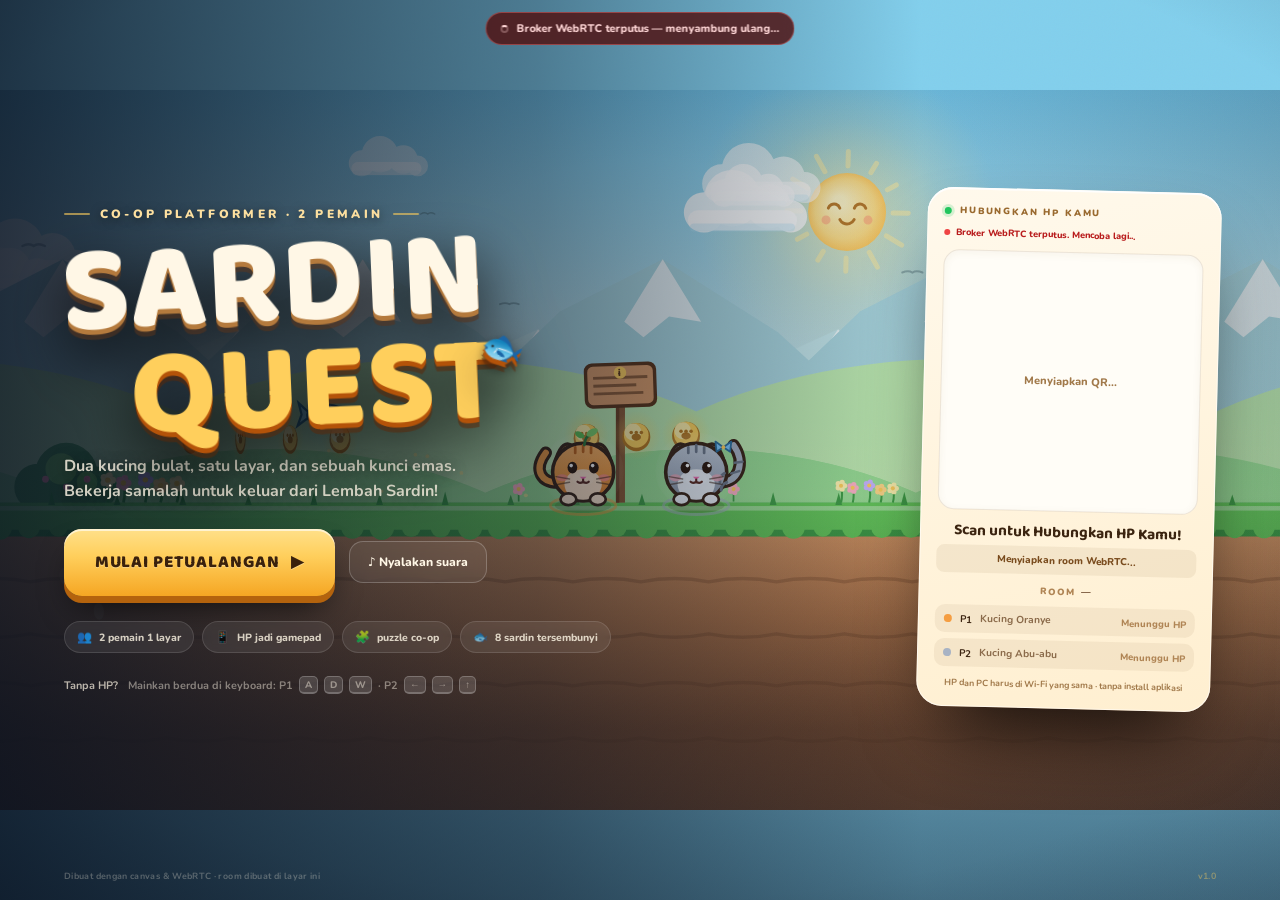
==== index.html @ d070526a "initial" ====
<!doctype html>
<html lang="id">
<head>
  <meta charset="utf-8" />
  <meta name="viewport" content="width=device-width, initial-scale=1, viewport-fit=cover" />
  <meta name="theme-color" content="#0b1324" />
  <title>Sardin Quest - Co-op Kucing</title>
  <link rel="icon" href='data:image/svg+xml,<svg xmlns="http://www.w3.org/2000/svg" viewBox="0 0 64 64"><text y="52" font-size="52">🐱</text></svg>' />
  <link rel="preload" href="./assets/fonts/baloo2-latin.woff2" as="font" type="font/woff2" crossorigin />
  <link rel="preload" href="./assets/fonts/nunito-latin.woff2" as="font" type="font/woff2" crossorigin />
  <link rel="stylesheet" href="./styles/game.css" />
  <script src="./js/app-config.js"></script>
  <script src="./vendor/peerjs.min.js"></script>
  <script src="./vendor/qrcode.js"></script>
</head>
<body>
  <div class="page-glow"></div>
  <main id="stage" class="stage">
    <canvas id="game" width="1280" height="720" aria-label="Sardin Quest game"></canvas>
    <div class="grain"></div>
    <div class="vignette"></div>

    <!-- ================= HUD ================= -->
    <section id="hud" class="hud is-hidden">
      <div class="hud-top">
        <div class="hud-left">
          <div class="stat score" title="Skor bersama">
            <svg viewBox="0 0 24 24" aria-hidden="true"><circle cx="12" cy="12" r="9" fill="#ffcf5c" stroke="#a16207" stroke-width="2"/><circle cx="12" cy="12" r="5.4" fill="#fff0a8"/><circle cx="10.2" cy="12" r="1.6" fill="#b7791f"/><circle cx="13.8" cy="12" r="1.6" fill="#b7791f"/><circle cx="12" cy="9.4" r="1.6" fill="#b7791f"/></svg>
            <span id="scoreValue">0</span>
          </div>
          <div class="stat fish" title="Sardin terkumpul">
            <svg viewBox="0 0 24 24" aria-hidden="true"><path d="M2.5 12c3.2-4.3 7.7-6 11.6-4.8 2 .6 3.7 2.2 5 4.8-1.3 2.6-3 4.2-5 4.8-3.9 1.2-8.4-.5-11.6-4.8Z" fill="#a6dff5" stroke="#2f6f8f" stroke-width="1.6" stroke-linejoin="round"/><path d="M2.5 12 0 8.1v7.8L2.5 12Z" fill="#8fd3ef" stroke="#2f6f8f" stroke-width="1.4" stroke-linejoin="round"/><circle cx="16.4" cy="10.8" r="1.15" fill="#1f3a4a"/><path d="M10.5 7.6c1.5 2.9 1.5 5.9 0 8.8" fill="none" stroke="#2f6f8f" stroke-width="1.2" opacity="0.55"/><path d="M9 9.2 7.4 7.6M9 14.8l-1.6 1.6" stroke="#2f6f8f" stroke-width="1.1" opacity="0.5"/></svg>
            <span id="fishValue">0/8</span>
          </div>
          <div class="stat timer" title="Waktu">
            <svg viewBox="0 0 24 24" aria-hidden="true"><circle cx="12" cy="12" r="9" fill="none" stroke="#bfe3ff" stroke-width="2"/><path d="M12 7v5l3 2" fill="none" stroke="#bfe3ff" stroke-width="2" stroke-linecap="round"/></svg>
            <span id="timeValue">00:00</span>
          </div>
        </div>

        <div class="objective">
          <span class="objective-star">★</span>
          <span id="objectiveText">Kumpulkan sardin, lalu capai pintu bersama</span>
        </div>

        <div class="hud-right">
          <div class="player-chip" id="chipP1">
            <span class="chip-dot"></span>
            <span class="chip-name">P1</span>
            <span class="chip-state" id="chipP1State">Keyboard</span>
          </div>
          <div class="player-chip" id="chipP2">
            <span class="chip-dot"></span>
            <span class="chip-name">P2</span>
            <span class="chip-state" id="chipP2State">Keyboard</span>
          </div>
          <button class="icon-btn" id="qrBtn" type="button" title="Tampilkan QR koneksi">QR</button>
          <button class="icon-btn" id="muteBtn" type="button" title="Suara (M)">♪</button>
        </div>
      </div>

      <div class="hint" id="hint"><span id="hintText"></span></div>
      <div class="keys-tip">P1 <b>A</b> <b>D</b> <b>W</b> · P2 <b>←</b> <b>→</b> <b>↑</b> · <b>R</b> ulang · <b>Esc</b> jeda · <b>M</b> suara</div>
    </section>

    <!-- ================= TITLE ================= -->
    <section id="titleScreen" class="screen title">
      <div class="title-copy">
        <div class="eyebrow"><span></span> CO-OP PLATFORMER · 2 PEMAIN <span></span></div>
        <h1 class="logo"><span class="logo-sardin">SARDIN</span><span class="logo-quest">QUEST</span></h1>
        <p class="tagline">Dua kucing bulat, satu layar, dan sebuah kunci emas.<br />Bekerja samalah untuk keluar dari Lembah Sardin!</p>

        <div class="start-row">
          <button id="startBtn" class="primary" type="button">
            MULAI PETUALANGAN
            <span class="btn-arrow">▶</span>
          </button>
          <button id="soundBtn" class="ghost" type="button">♪ Nyalakan suara</button>
        </div>

        <div class="feature-chips">
          <span class="chip"><i>👥</i> 2 pemain 1 layar</span>
          <span class="chip"><i>📱</i> HP jadi gamepad</span>
          <span class="chip"><i>🧩</i> puzzle co-op</span>
          <span class="chip"><i>🐟</i> 8 sardin tersembunyi</span>
        </div>

        <div class="keyboard-note">
          <b>Tanpa HP?</b> Mainkan berdua di keyboard: P1 <kbd>A</kbd><kbd>D</kbd><kbd>W</kbd> · P2 <kbd>←</kbd><kbd>→</kbd><kbd>↑</kbd>
        </div>
      </div>

      <aside class="connect-card" id="connectCard">
        <div class="card-top"><span class="live-dot"></span> HUBUNGKAN HP KAMU</div>
        <p class="room-status wait" id="roomStatus">Menyiapkan room WebRTC...</p>
        <div class="qr-wrap"><div id="qrCanvas" class="qr-canvas"><div class="qr-loading">Menyiapkan QR...</div></div></div>
        <h2>Scan untuk Hubungkan HP Kamu!</h2>
        <p class="qr-url" id="controllerUrl">Menyiapkan room WebRTC...</p>
        <p class="room-code-line">ROOM <b id="roomCode">—</b></p>
        <div class="slot-list">
          <div class="slot-row" id="slot1">
            <span class="slot-dot p1"></span>
            <b>P1</b>
            <span class="slot-name">Kucing Oranye</span>
            <em class="slot-state">Menunggu HP</em>
          </div>
          <div class="slot-row" id="slot2">
            <span class="slot-dot p2"></span>
            <b>P2</b>
            <span class="slot-name">Kucing Abu-abu</span>
            <em class="slot-state">Menunggu HP</em>
          </div>
        </div>
        <p class="fine">HP dan PC harus di Wi-Fi yang sama · tanpa install aplikasi</p>
      </aside>

      <div class="title-footer">
        <span>Dibuat dengan canvas & WebRTC · room dibuat di layar ini</span>
        <span class="version">v1.0</span>
      </div>
    </section>

    <!-- ================= QR PANEL IN GAME ================= -->
    <aside id="qrPanel" class="qr-panel is-hidden">
      <button class="qr-close" id="qrClose" type="button" aria-label="Tutup">×</button>
      <div class="card-top"><span class="live-dot"></span> HUBUNGKAN HP</div>
      <div class="qr-wrap small"><div id="qrCanvasSmall" class="qr-canvas"></div></div>
      <p class="qr-panel-url" id="qrPanelUrl">...</p>
      <p class="room-code-line small">ROOM <b id="panelRoomCode">—</b></p>
      <div class="slot-list compact">
        <div class="slot-row" id="panelSlot1"><span class="slot-dot p1"></span><b>P1</b><em class="slot-state">Menunggu</em></div>
        <div class="slot-row" id="panelSlot2"><span class="slot-dot p2"></span><b>P2</b><em class="slot-state">Menunggu</em></div>
      </div>
    </aside>

    <!-- ================= PAUSE ================= -->
    <div id="pauseScreen" class="screen overlay is-hidden">
      <div class="overlay-card">
        <div class="overlay-eyebrow">ISTIRAHAT SEBENTAR</div>
        <h2>Jeda</h2>
        <p>Kucing-kucing butuh minum susu dulu.</p>
        <div class="overlay-actions">
          <button id="resumeBtn" class="primary small" type="button">LANJUTKAN</button>
          <button id="restartPauseBtn" class="ghost dark" type="button">ULANG LEVEL</button>
        </div>
        <div class="overlay-tip">Tekan <kbd>Esc</kbd> untuk lanjut</div>
      </div>
    </div>

    <!-- ================= WIN ================= -->
    <div id="winScreen" class="screen overlay win is-hidden">
      <div class="win-card">
        <div class="win-rays"></div>
        <div class="overlay-eyebrow">PINTU EMAS TERBUKA</div>
        <h2>Misi Selesai!</h2>
        <p class="win-sub">Dua kucing, satu kunci, satu kemenangan.</p>
        <div class="rank-badge" id="winRank">S</div>
        <div class="win-stats">
          <div class="win-stat"><span>Skor</span><b id="winScore">0</b></div>
          <div class="win-stat"><span>Sardin</span><b id="winFish">0/8</b></div>
          <div class="win-stat"><span>Koin</span><b id="winCoins">0/0</b></div>
          <div class="win-stat"><span>Waktu</span><b id="winTime">00:00</b></div>
        </div>
        <div class="win-actions">
          <button id="replayBtn" class="primary" type="button">MAIN LAGI <span class="btn-arrow">↻</span></button>
          <button id="menuBtn" class="ghost dark" type="button">KE JUDUL</button>
        </div>
        <div class="overlay-tip">Tekan <kbd>R</kbd> untuk mengulang level</div>
      </div>
    </div>

    <div id="serverBanner" class="server-banner is-hidden">
      <span class="spin-dot"></span> <span id="bannerText">Menyambung ke broker WebRTC...</span>
    </div>

    <div id="fade" class="fade"></div>

    <div id="loading" class="loading">
      <div class="loading-cat">🐱</div>
      <div class="loading-bar"><span></span></div>
      <p>Menyiapkan Lembah Sardin...</p>
    </div>
  </main>

  <script type="module" src="./js/main.js"></script>
</body>
</html>
---- styles/game.css ----
@font-face {
  font-family: 'Baloo 2';
  font-style: normal;
  font-weight: 600 800;
  font-display: swap;
  src: url('../assets/fonts/baloo2-latin.woff2') format('woff2');
}
@font-face {
  font-family: 'Nunito';
  font-style: normal;
  font-weight: 700 900;
  font-display: swap;
  src: url('../assets/fonts/nunito-latin.woff2') format('woff2');
}

:root {
  --cream: #fff7e6;
  --cream-2: #ffedc9;
  --ink: #2f1c10;
  --ink-soft: #6b4a33;
  --navy: #0b1324;
  --navy-2: #111f3a;
  --gold: #ffcf5c;
  --gold-deep: #f0a41f;
  --orange: #f59e42;
  --orange-deep: #c2651a;
  --grey: #a8b3c4;
  --green: #4ade80;
  --pink: #ff8fa3;
  --blue: #7cc8ff;
  --shadow: 0 26px 70px -20px rgba(0, 0, 0, 0.75);
}

* { box-sizing: border-box; }
html, body {
  margin: 0;
  height: 100%;
  overflow: hidden;
  background: #07101f;
  color: var(--cream);
  font-family: 'Nunito', system-ui, -apple-system, sans-serif;
  -webkit-font-smoothing: antialiased;
}
button { font-family: inherit; cursor: pointer; }
kbd {
  display: inline-block;
  min-width: 1.6em;
  padding: 1px 5px;
  border-radius: 5px;
  background: rgba(255, 255, 255, 0.14);
  border: 1px solid rgba(255, 255, 255, 0.22);
  border-bottom-width: 2px;
  font-family: 'Nunito', sans-serif;
  font-size: 0.88em;
  font-weight: 800;
  text-align: center;
  color: inherit;
}

.page-glow {
  position: fixed;
  inset: 0;
  background:
    radial-gradient(60% 55% at 15% 20%, rgba(56, 189, 248, 0.14), transparent 65%),
    radial-gradient(55% 50% at 88% 78%, rgba(245, 158, 66, 0.14), transparent 65%),
    radial-gradient(80% 80% at 50% 50%, #0e1930 0%, #07101f 70%);
  z-index: 0;
}

.stage {
  position: fixed;
  inset: 0;
  overflow: hidden;
  isolation: isolate;
  z-index: 1;
}

#game {
  position: absolute;
  inset: 0;
  width: 100%;
  height: 100%;
  object-fit: contain;
  display: block;
  background: #87d7f5;
}

.grain {
  position: absolute;
  inset: 0;
  pointer-events: none;
  opacity: 0.045;
  background-image: url("data:image/svg+xml,%3Csvg xmlns='http://www.w3.org/2000/svg' width='140' height='140'%3E%3Cfilter id='n'%3E%3CfeTurbulence type='fractalNoise' baseFrequency='0.85' numOctaves='2'/%3E%3C/filter%3E%3Crect width='140' height='140' filter='url(%23n)' opacity='0.7'/%3E%3C/svg%3E");
  z-index: 2;
}
.vignette {
  position: absolute;
  inset: 0;
  pointer-events: none;
  z-index: 2;
  background: radial-gradient(120% 100% at 50% 45%, transparent 55%, rgba(6, 12, 24, 0.4) 100%);
}

.is-hidden {
  opacity: 0 !important;
  visibility: hidden !important;
  pointer-events: none !important;
}

/* ================================================================
   HUD
   ================================================================ */
.hud {
  position: absolute;
  inset: 0;
  z-index: 6;
  padding: clamp(10px, 1.7vw, 26px);
  display: flex;
  flex-direction: column;
  justify-content: space-between;
  pointer-events: none;
  transition: opacity 0.3s ease;
}
.hud-top {
  display: flex;
  align-items: flex-start;
  justify-content: space-between;
  gap: 12px;
}
.hud-left, .hud-right {
  display: flex;
  align-items: center;
  gap: clamp(6px, 0.7vw, 10px);
}

.stat {
  display: inline-flex;
  align-items: center;
  gap: 7px;
  padding: clamp(7px, 0.7vw, 10px) clamp(10px, 1vw, 15px);
  border-radius: 999px;
  background: rgba(9, 18, 34, 0.66);
  border: 1px solid rgba(255, 255, 255, 0.14);
  box-shadow: 0 8px 24px -12px rgba(0, 0, 0, 0.7), inset 0 1px 0 rgba(255, 255, 255, 0.08);
  backdrop-filter: blur(10px);
  font-family: 'Baloo 2', cursive;
  font-weight: 800;
  font-size: clamp(12px, 1.15vw, 17px);
  line-height: 1;
  color: var(--cream);
  white-space: nowrap;
}
.stat svg { width: clamp(17px, 1.5vw, 22px); height: clamp(17px, 1.5vw, 22px); flex: none; }
.stat.score { color: #ffe7a3; }
.stat.fish { color: #c8efff; }
.stat.timer { color: #d5e6ff; }
.stat.timer svg { opacity: 0.9; }
.stat.pulse { animation: statPulse 0.4s ease; }
@keyframes statPulse {
  0% { transform: scale(1); }
  40% { transform: scale(1.12); }
  100% { transform: scale(1); }
}

.objective {
  flex: 1;
  display: flex;
  align-items: center;
  justify-content: center;
  gap: 9px;
  padding: clamp(8px, 0.8vw, 11px) clamp(14px, 1.4vw, 22px);
  border-radius: 999px;
  background: linear-gradient(135deg, rgba(255, 207, 92, 0.96), rgba(245, 158, 66, 0.94));
  color: #4a2a0d;
  font-weight: 900;
  font-size: clamp(11px, 1.05vw, 15px);
  letter-spacing: 0.01em;
  box-shadow: 0 12px 30px -12px rgba(0, 0, 0, 0.75), inset 0 1px 0 rgba(255, 255, 255, 0.55);
  max-width: 44%;
  text-align: center;
  transition: transform 0.25s ease, background 0.3s ease;
  margin-top: 2px;
}
.objective-star { font-size: 0.95em; color: #fff7d6; text-shadow: 0 1px 0 rgba(120, 60, 0, 0.3); }
.objective.bump { animation: objectiveBump 0.45s ease; }
@keyframes objectiveBump {
  0% { transform: scale(1); }
  45% { transform: scale(1.06) rotate(-0.6deg); }
  100% { transform: scale(1); }
}

.player-chip {
  display: inline-flex;
  align-items: center;
  gap: 6px;
  padding: clamp(7px, 0.7vw, 10px) clamp(9px, 0.9vw, 13px);
  border-radius: 13px;
  background: rgba(9, 18, 34, 0.66);
  border: 1px solid rgba(255, 255, 255, 0.12);
  backdrop-filter: blur(10px);
  font-size: clamp(10px, 0.95vw, 13px);
  font-weight: 800;
  color: rgba(255, 247, 230, 0.75);
  white-space: nowrap;
  transition: border-color 0.25s ease, background 0.25s ease;
}
.player-chip .chip-dot {
  width: 9px;
  height: 9px;
  border-radius: 50%;
  background: #526079;
  flex: none;
  transition: background 0.25s ease, box-shadow 0.25s ease;
}
#chipP1 .chip-dot { background: var(--orange); box-shadow: 0 0 0 3px rgba(245, 158, 66, 0.18); }
#chipP2 .chip-dot { background: var(--grey); box-shadow: 0 0 0 3px rgba(168, 179, 196, 0.18); }
.player-chip .chip-state {
  color: rgba(255, 247, 230, 0.45);
  font-weight: 700;
  font-size: 0.9em;
}
.player-chip.connected {
  background: rgba(16, 42, 30, 0.72);
  border-color: rgba(74, 222, 128, 0.45);
  color: #eafff0;
}
.player-chip.connected .chip-state { color: #86efac; }
.player-chip.pending { border-color: rgba(255, 207, 92, 0.4); }
.player-chip.pending .chip-state { color: #ffcf5c; }

.icon-btn {
  pointer-events: auto;
  width: clamp(34px, 2.6vw, 40px);
  height: clamp(34px, 2.6vw, 40px);
  border-radius: 12px;
  border: 1px solid rgba(255, 255, 255, 0.16);
  background: rgba(9, 18, 34, 0.66);
  color: var(--cream);
  font-family: 'Baloo 2', cursive;
  font-weight: 800;
  font-size: clamp(12px, 1vw, 15px);
  backdrop-filter: blur(10px);
  transition: transform 0.15s ease, background 0.15s ease;
}
.icon-btn:hover { background: rgba(255, 255, 255, 0.14); transform: translateY(-1px); }
.icon-btn:active { transform: translateY(1px); }
.icon-btn.muted { color: rgba(255, 255, 255, 0.35); }

.hint {
  align-self: center;
  margin-bottom: clamp(26px, 3.4vw, 46px);
  padding: clamp(9px, 0.9vw, 13px) clamp(16px, 1.6vw, 24px);
  border-radius: 999px;
  background: rgba(9, 18, 34, 0.82);
  border: 1px solid rgba(255, 207, 92, 0.35);
  color: var(--cream);
  font-weight: 800;
  font-size: clamp(11px, 1vw, 14px);
  letter-spacing: 0.01em;
  box-shadow: 0 16px 40px -18px rgba(0, 0, 0, 0.8);
  backdrop-filter: blur(10px);
  opacity: 0;
  transform: translateY(8px);
  transition: opacity 0.3s ease, transform 0.3s ease;
  max-width: min(74%, 720px);
  text-align: center;
}
.hint.show { opacity: 1; transform: translateY(0); }

.keys-tip {
  position: absolute;
  left: clamp(10px, 1.7vw, 26px);
  bottom: clamp(8px, 1.1vw, 14px);
  font-size: clamp(8px, 0.72vw, 10px);
  color: rgba(255, 247, 230, 0.4);
  letter-spacing: 0.02em;
  font-weight: 700;
}
.keys-tip b { color: rgba(255, 247, 230, 0.75); }

/* ================================================================
   TITLE
   ================================================================ */
.screen {
  position: absolute;
  inset: 0;
  z-index: 10;
  transition: opacity 0.35s ease;
}
.title {
  display: flex;
  align-items: center;
  justify-content: space-between;
  gap: clamp(20px, 3vw, 54px);
  padding: clamp(22px, 4vw, 64px) clamp(22px, 5vw, 82px);
  background:
    linear-gradient(90deg, rgba(7, 16, 31, 0.82) 0%, rgba(7, 16, 31, 0.46) 42%, rgba(7, 16, 31, 0.04) 72%),
    linear-gradient(0deg, rgba(7, 16, 31, 0.5), transparent 45%);
}
.title-copy { max-width: 56%; position: relative; z-index: 2; }
.eyebrow {
  display: flex;
  align-items: center;
  gap: 10px;
  font-weight: 900;
  font-size: clamp(9px, 0.95vw, 12px);
  letter-spacing: 0.28em;
  color: #ffe2a1;
  text-shadow: 0 2px 10px rgba(0, 0, 0, 0.5);
}
.eyebrow span { width: clamp(18px, 2vw, 34px); height: 2px; background: rgba(255, 207, 92, 0.6); border-radius: 2px; }

.logo {
  margin: clamp(6px, 1vw, 14px) 0 clamp(8px, 1.2vw, 18px);
  font-family: 'Baloo 2', cursive;
  font-weight: 800;
  line-height: 0.8;
  letter-spacing: 0.005em;
  display: flex;
  flex-direction: column;
  align-items: flex-start;
  transform: rotate(-2.5deg);
  filter: drop-shadow(0 20px 30px rgba(0, 0, 0, 0.4));
}
.logo-sardin, .logo-quest {
  display: block;
  font-size: clamp(58px, 9.6vw, 138px);
}
.logo-sardin {
  color: var(--cream);
  text-shadow:
    0 5px 0 #b47a3d,
    0 10px 0 rgba(90, 52, 30, 0.55),
    0 26px 50px rgba(0, 0, 0, 0.45);
}
.logo-quest {
  margin-left: clamp(30px, 5vw, 76px);
  margin-top: clamp(2px, 0.6vw, 8px);
  color: var(--gold);
  text-shadow:
    0 5px 0 #b45309,
    0 10px 0 rgba(90, 40, 10, 0.55),
    0 26px 50px rgba(0, 0, 0, 0.45);
  position: relative;
}
.logo-quest::after {
  content: '🐟';
  position: absolute;
  right: -0.68em;
  top: 0.1em;
  font-size: 0.28em;
  transform: rotate(18deg);
  filter: drop-shadow(0 3px 4px rgba(0, 0, 0, 0.4));
}
.tagline {
  margin: 0 0 clamp(18px, 2vw, 30px);
  font-size: clamp(13px, 1.25vw, 18px);
  line-height: 1.55;
  color: rgba(255, 247, 230, 0.82);
  font-weight: 700;
  max-width: 34em;
  text-shadow: 0 2px 14px rgba(0, 0, 0, 0.55);
}

.start-row { display: flex; align-items: center; gap: 14px; flex-wrap: wrap; }
.primary {
  position: relative;
  overflow: hidden;
  border: none;
  border-radius: 18px;
  padding: clamp(13px, 1.5vw, 20px) clamp(22px, 2.4vw, 34px);
  background: linear-gradient(180deg, #ffe08a 0%, #ffcf5c 40%, #f5a623 100%);
  color: #3a210c;
  font-family: 'Baloo 2', cursive;
  font-weight: 800;
  font-size: clamp(14px, 1.35vw, 20px);
  letter-spacing: 0.05em;
  text-shadow: 0 1px 0 rgba(255, 255, 255, 0.35);
  box-shadow:
    0 7px 0 #b4630d,
    0 18px 34px -12px rgba(0, 0, 0, 0.8),
    inset 0 2px 0 rgba(255, 255, 255, 0.6);
  transition: transform 0.12s ease, box-shadow 0.12s ease, filter 0.12s ease;
  display: inline-flex;
  align-items: center;
  gap: 12px;
}
.primary:hover { filter: brightness(1.05); transform: translateY(-2px); }
.primary:active { transform: translateY(6px); box-shadow: 0 1px 0 #b4630d, 0 8px 18px -10px rgba(0, 0, 0, 0.8); }
.primary .btn-arrow { font-size: 0.9em; }
.primary.small { font-size: clamp(13px, 1.1vw, 16px); padding: 12px 22px; }
.btn-shine {
  position: absolute;
  top: -40%;
  left: -20%;
  width: 40%;
  height: 180%;
  background: linear-gradient(90deg, transparent, rgba(255, 255, 255, 0.55), transparent);
  transform: rotate(18deg);
  animation: shine 3.4s ease-in-out infinite;
}
@keyframes shine {
  0%, 55% { left: -30%; }
  80%, 100% { left: 120%; }
}
.ghost {
  border: 1px solid rgba(255, 255, 255, 0.22);
  background: rgba(255, 255, 255, 0.06);
  color: var(--cream);
  border-radius: 14px;
  padding: 12px 18px;
  font-weight: 800;
  font-size: clamp(11px, 0.95vw, 14px);
  backdrop-filter: blur(6px);
  transition: background 0.15s ease, transform 0.15s ease;
}
.ghost:hover { background: rgba(255, 255, 255, 0.12); transform: translateY(-1px); }
.ghost.dark { color: var(--ink); border-color: rgba(60, 35, 15, 0.2); background: rgba(90, 55, 25, 0.08); }
.ghost.dark:hover { background: rgba(90, 55, 25, 0.14); }

.feature-chips {
  display: flex;
  flex-wrap: wrap;
  gap: 8px;
  margin-top: clamp(16px, 2vw, 26px);
}
.chip {
  display: inline-flex;
  align-items: center;
  gap: 7px;
  padding: 7px 12px;
  border-radius: 999px;
  background: rgba(255, 255, 255, 0.07);
  border: 1px solid rgba(255, 255, 255, 0.12);
  font-size: clamp(9px, 0.82vw, 11px);
  font-weight: 800;
  color: rgba(255, 247, 230, 0.8);
  backdrop-filter: blur(4px);
}
.chip i { font-style: normal; font-size: 1.15em; }

.keyboard-note {
  margin-top: clamp(14px, 1.8vw, 24px);
  font-size: clamp(9px, 0.85vw, 11px);
  color: rgba(255, 247, 230, 0.45);
  font-weight: 700;
  display: flex;
  align-items: center;
  gap: 6px;
  flex-wrap: wrap;
}
.keyboard-note b { color: rgba(255, 247, 230, 0.7); margin-right: 4px; }

/* QR card */
.connect-card {
  position: relative;
  z-index: 3;
  width: clamp(268px, 23vw, 348px);
  flex: none;
  background: linear-gradient(165deg, #fff9ec 0%, #ffefd0 100%);
  color: var(--ink);
  border-radius: clamp(22px, 2vw, 30px);
  padding: clamp(14px, 1.35vw, 22px);
  box-shadow:
    0 40px 80px -30px rgba(0, 0, 0, 0.9),
    0 0 0 1px rgba(255, 255, 255, 0.6) inset,
    0 2px 0 rgba(255, 255, 255, 0.9) inset;
  transform: rotate(1.4deg);
  animation: cardFloat 7s ease-in-out infinite;
}
@keyframes cardFloat {
  0%, 100% { transform: rotate(1.4deg) translateY(0); }
  50% { transform: rotate(0.6deg) translateY(-6px); }
}
.card-top {
  display: flex;
  align-items: center;
  gap: 8px;
  font-size: clamp(8px, 0.72vw, 10px);
  font-weight: 900;
  letter-spacing: 0.2em;
  color: #9a6a2f;
  margin-bottom: 10px;
}
.live-dot {
  width: 7px;
  height: 7px;
  border-radius: 50%;
  background: #22c55e;
  box-shadow: 0 0 0 3px rgba(34, 197, 94, 0.18);
  animation: livePulse 1.6s ease-in-out infinite;
}
@keyframes livePulse { 50% { opacity: 0.35; } }

.room-status {
  display: flex;
  align-items: center;
  gap: 6px;
  margin: 0 0 10px;
  font-size: clamp(8px, 0.72vw, 10px);
  line-height: 1.35;
  font-weight: 800;
  color: #a1794a;
}
.room-status::before {
  content: '';
  width: 6px;
  height: 6px;
  flex: none;
  border-radius: 50%;
  background: #f59e0b;
  animation: livePulse 1.2s ease-in-out infinite;
}
.room-status.ok { color: #15803d; }
.room-status.ok::before { background: #22c55e; animation: none; }
.room-status.bad { color: #b91c1c; }
.room-status.bad::before { background: #ef4444; animation: none; }
.room-status.wait { color: #b45309; }

.room-code-line {
  display: flex;
  align-items: center;
  justify-content: center;
  gap: 6px;
  margin: 0 0 9px;
  font-size: clamp(8px, 0.72vw, 9.5px);
  font-weight: 900;
  letter-spacing: 0.18em;
  color: #b08555;
}
.room-code-line b {
  letter-spacing: 0.04em;
  color: #5a3418;
  font-size: 1.04em;
}
.room-code-line.small { margin: 4px 0 8px; font-size: 8px; }

.qr-wrap {
  background: #fffdf7;
  padding: 10px;
  border-radius: 16px;
  border: 1px solid rgba(120, 80, 30, 0.14);
  box-shadow: inset 0 2px 8px rgba(120, 80, 30, 0.06);
}
.qr-canvas { aspect-ratio: 1; width: 100%; display: grid; place-items: center; }
.qr-canvas canvas {
  width: 100% !important;
  height: auto !important;
  display: block;
  border-radius: 6px;
  image-rendering: pixelated;
}
.qr-loading { font-size: 11px; color: #a1794a; font-weight: 800; }
.connect-card h2 {
  font-family: 'Baloo 2', cursive;
  font-size: clamp(14px, 1.2vw, 18px);
  line-height: 1.15;
  margin: 12px 0 6px;
  color: #3b2410;
  text-align: center;
}
.qr-url {
  margin: 0 0 10px;
  padding: 7px 9px;
  border-radius: 8px;
  background: rgba(120, 80, 30, 0.08);
  color: #7a4c1e;
  font-family: 'Nunito', monospace;
  font-size: clamp(9px, 0.78vw, 11px);
  font-weight: 800;
  text-align: center;
  word-break: break-all;
  cursor: pointer;
}
.slot-list { display: grid; gap: 6px; }
.slot-row {
  display: grid;
  grid-template-columns: auto auto 1fr auto;
  align-items: center;
  gap: 8px;
  padding: 7px 9px;
  border-radius: 10px;
  background: rgba(120, 80, 30, 0.07);
  font-size: clamp(9px, 0.8vw, 11px);
  color: #6b4a33;
}
.slot-row b { font-size: 0.95em; color: #3b2410; }
.slot-row .slot-name { color: #8a6a4a; font-weight: 700; }
.slot-row em { font-style: normal; font-weight: 800; color: #b08555; font-size: 0.92em; }
.slot-dot { width: 8px; height: 8px; border-radius: 50%; }
.slot-dot.p1 { background: var(--orange); }
.slot-dot.p2 { background: var(--grey); }
.slot-row.connected { background: rgba(34, 197, 94, 0.12); }
.slot-row.connected em { color: #15803d; }
.slot-row.pending em { color: #b45309; }
.fine {
  margin: 10px 0 0;
  font-size: clamp(8px, 0.7vw, 9.5px);
  line-height: 1.4;
  color: #a1794a;
  text-align: center;
  font-weight: 700;
}

.title-footer {
  position: absolute;
  left: clamp(22px, 5vw, 82px);
  right: clamp(22px, 5vw, 82px);
  bottom: clamp(10px, 1.4vw, 18px);
  display: flex;
  justify-content: space-between;
  font-size: clamp(8px, 0.7vw, 10px);
  color: rgba(255, 247, 230, 0.28);
  font-weight: 700;
  letter-spacing: 0.04em;
}
.title-footer .version { color: rgba(255, 207, 92, 0.4); }

/* ================================================================
   QR PANEL (in game)
   ================================================================ */
.qr-panel {
  position: absolute;
  right: clamp(12px, 2vw, 26px);
  top: clamp(66px, 6.6vw, 92px);
  width: clamp(210px, 17vw, 248px);
  z-index: 9;
  background: linear-gradient(165deg, #fff9ec, #ffedc9);
  color: var(--ink);
  border-radius: 22px;
  padding: 14px;
  box-shadow: var(--shadow), 0 0 0 1px rgba(255, 255, 255, 0.5) inset;
  transform-origin: top right;
  transition: opacity 0.25s ease, transform 0.25s ease;
}
.qr-panel.is-hidden { transform: scale(0.94) translateY(-6px); }
.qr-panel .card-top { margin-bottom: 8px; }
.qr-wrap.small { padding: 7px; border-radius: 12px; }
.qr-panel-url {
  font-size: 9px;
  font-weight: 800;
  color: #7a4c1e;
  text-align: center;
  word-break: break-all;
  margin: 8px 0;
}
.qr-panel .slot-list.compact .slot-row { padding: 5px 7px; font-size: 9.5px; grid-template-columns: auto auto 1fr; }
.qr-close {
  position: absolute;
  top: 8px;
  right: 8px;
  width: 26px;
  height: 26px;
  border-radius: 50%;
  border: none;
  background: rgba(90, 55, 20, 0.1);
  color: #6b4a33;
  font-size: 18px;
  line-height: 1;
  font-weight: 800;
}
.qr-close:hover { background: rgba(90, 55, 20, 0.18); }

/* ================================================================
   OVERLAYS
   ================================================================ */
.overlay {
  display: grid;
  place-items: center;
  background: rgba(5, 10, 20, 0.64);
  backdrop-filter: blur(9px);
  z-index: 24;
  padding: 20px;
}
.overlay-card, .win-card {
  position: relative;
  width: min(92%, 560px);
  background: linear-gradient(165deg, #fff9ec 0%, #ffedc9 100%);
  color: var(--ink);
  border-radius: 30px;
  padding: clamp(24px, 3vw, 42px);
  text-align: center;
  box-shadow: 0 50px 100px -30px rgba(0, 0, 0, 0.9), 0 0 0 1px rgba(255, 255, 255, 0.6) inset;
  overflow: hidden;
}
.overlay-eyebrow {
  font-size: 10px;
  font-weight: 900;
  letter-spacing: 0.26em;
  color: #b0752a;
}
.overlay-card h2, .win-card h2 {
  font-family: 'Baloo 2', cursive;
  font-size: clamp(38px, 4.6vw, 62px);
  line-height: 0.95;
  margin: 6px 0 10px;
  color: #3b2410;
}
.overlay-card p, .win-sub {
  margin: 0;
  color: #7d5a3a;
  font-weight: 700;
  font-size: clamp(13px, 1.2vw, 16px);
}
.overlay-actions, .win-actions {
  display: flex;
  justify-content: center;
  gap: 12px;
  margin-top: 22px;
  flex-wrap: wrap;
}
.overlay-tip { margin-top: 16px; font-size: 11px; color: #a1794a; font-weight: 700; }
.overlay-tip kbd { background: rgba(90, 55, 20, 0.1); border-color: rgba(90, 55, 20, 0.18); color: #6b4a33; }

.win-card {
  width: min(94%, 640px);
  padding: clamp(22px, 2.6vw, 38px) clamp(22px, 3vw, 44px);
  border: 2px solid rgba(255, 207, 92, 0.8);
}
.win-rays {
  position: absolute;
  inset: -40%;
  background: conic-gradient(from 0deg, rgba(255, 207, 92, 0.18) 0deg 12deg, transparent 12deg 30deg);
  animation: rays 24s linear infinite;
  z-index: 0;
  pointer-events: none;
}
@keyframes rays { to { transform: rotate(360deg); } }
.win-card > * { position: relative; z-index: 1; }
.win-card h2 { color: #3b2410; }
.rank-badge {
  width: clamp(72px, 8vw, 96px);
  height: clamp(72px, 8vw, 96px);
  margin: 10px auto 6px;
  border-radius: 50%;
  display: grid;
  place-items: center;
  font-family: 'Baloo 2', cursive;
  font-size: clamp(40px, 4.6vw, 58px);
  font-weight: 800;
  color: #5a3408;
  background: radial-gradient(circle at 34% 26%, #fff6c8, #ffcf5c 55%, #e79a19 100%);
  box-shadow: 0 12px 0 #b4630d, 0 24px 40px -16px rgba(0, 0, 0, 0.5), inset 0 2px 0 rgba(255, 255, 255, 0.7);
  transform: rotate(-4deg);
  animation: badgePop 0.6s cubic-bezier(0.2, 1.6, 0.5, 1) both;
}
@keyframes badgePop { from { transform: scale(0.4) rotate(-20deg); opacity: 0; } to { transform: scale(1) rotate(-4deg); opacity: 1; } }
.win-stats {
  display: grid;
  grid-template-columns: repeat(4, 1fr);
  gap: 8px;
  margin: 18px 0 4px;
}
.win-stat {
  background: rgba(120, 80, 30, 0.08);
  border-radius: 13px;
  padding: 10px 6px;
  display: flex;
  flex-direction: column;
  gap: 3px;
}
.win-stat span { font-size: 9px; font-weight: 900; letter-spacing: 0.12em; color: #a1794a; text-transform: uppercase; }
.win-stat b { font-family: 'Baloo 2', cursive; font-size: clamp(16px, 1.7vw, 24px); color: #3b2410; }
.win-actions .primary { font-size: clamp(13px, 1.1vw, 16px); padding: 12px 22px; }

/* Banner / loading / fade */
.server-banner {
  position: absolute;
  top: 12px;
  left: 50%;
  transform: translateX(-50%);
  z-index: 30;
  display: flex;
  align-items: center;
  gap: 8px;
  padding: 8px 14px;
  border-radius: 999px;
  background: rgba(80, 20, 20, 0.85);
  border: 1px solid rgba(255, 120, 120, 0.4);
  color: #ffd6d6;
  font-size: 11px;
  font-weight: 800;
  backdrop-filter: blur(8px);
}
.spin-dot {
  width: 8px; height: 8px; border-radius: 50%;
  border: 2px solid rgba(255, 210, 210, 0.3);
  border-top-color: #ffd6d6;
  animation: spin 0.8s linear infinite;
}
@keyframes spin { to { transform: rotate(360deg); } }

.fade {
  position: absolute;
  inset: 0;
  z-index: 26;
  background: #08101f;
  opacity: 0;
  pointer-events: none;
  transition: opacity 0.45s ease;
}
.fade.on { opacity: 1; pointer-events: auto; }

.loading {
  position: absolute;
  inset: 0;
  z-index: 40;
  display: flex;
  flex-direction: column;
  align-items: center;
  justify-content: center;
  gap: 14px;
  background: #08101f;
  transition: opacity 0.4s ease, visibility 0.4s ease;
}
.loading .loading-cat { font-size: 52px; animation: hop 1.2s ease-in-out infinite; }
@keyframes hop { 50% { transform: translateY(-10px) scale(1.05); } }
.loading-bar { width: 180px; height: 7px; border-radius: 999px; background: rgba(255, 255, 255, 0.1); overflow: hidden; }
.loading-bar span { display: block; height: 100%; width: 40%; border-radius: 999px; background: linear-gradient(90deg, var(--gold), var(--orange)); animation: loadSlide 1.1s ease-in-out infinite; }
@keyframes loadSlide { 0% { transform: translateX(-100%); } 100% { transform: translateX(350%); } }
.loading p { margin: 0; color: rgba(255, 247, 230, 0.55); font-size: 11px; font-weight: 800; letter-spacing: 0.16em; text-transform: uppercase; }

/* ================================================================
   RESPONSIVE
   ================================================================ */
@media (max-width: 980px) {
  .objective { display: none; }
  .title-copy { max-width: 60%; }
  .logo-sardin, .logo-quest { font-size: clamp(44px, 9.4vw, 84px); }
  .connect-card { width: clamp(240px, 30vw, 300px); }
}

@media (max-width: 760px), (max-aspect-ratio: 5/4) {
  .title {
    flex-direction: column;
    justify-content: flex-start;
    align-items: stretch;
    gap: 14px;
    padding: 16px;
    overflow-y: auto;
    background: linear-gradient(180deg, rgba(7, 16, 31, 0.86) 0%, rgba(7, 16, 31, 0.5) 55%, rgba(7, 16, 31, 0.85) 100%);
  }
  .title-copy { max-width: 100%; }
  .logo-sardin, .logo-quest { font-size: clamp(40px, 13vw, 68px); }
  .logo-quest { margin-left: 28px; }
  .tagline { font-size: 12px; margin-bottom: 14px; }
  .feature-chips, .keyboard-note, .title-footer { display: none; }
  .start-row { gap: 10px; }
  .primary { font-size: 13px; padding: 12px 16px; border-radius: 14px; }
  .connect-card {
    width: 100%;
    max-width: 380px;
    align-self: center;
    transform: none;
    animation: none;
    padding: 12px;
    border-radius: 20px;
  }
  .connect-card h2 { font-size: 14px; margin: 8px 0 4px; }
  .fine { display: none; }
  .card-top { margin-bottom: 6px; }
  .hud { padding: 8px; }
  .hud-top { flex-wrap: wrap; gap: 6px; }
  .hud-left { gap: 4px; }
  .stat { padding: 6px 8px; font-size: 11px; }
  .stat.timer { display: none; }
  .hud-right { gap: 4px; }
  .player-chip { padding: 6px 7px; font-size: 9px; }
  .player-chip .chip-state { display: none; }
  .icon-btn { width: 30px; height: 30px; font-size: 11px; }
  .hint { font-size: 10px; padding: 7px 12px; margin-bottom: 18px; max-width: 92%; }
  .keys-tip { display: none; }
  .overlay-card, .win-card { padding: 20px 16px; border-radius: 22px; }
  .win-stats { grid-template-columns: repeat(2, 1fr); }
  .qr-panel { width: 190px; top: 58px; }
  .qr-panel .qr-wrap { width: 120px; margin: 0 auto; }
}
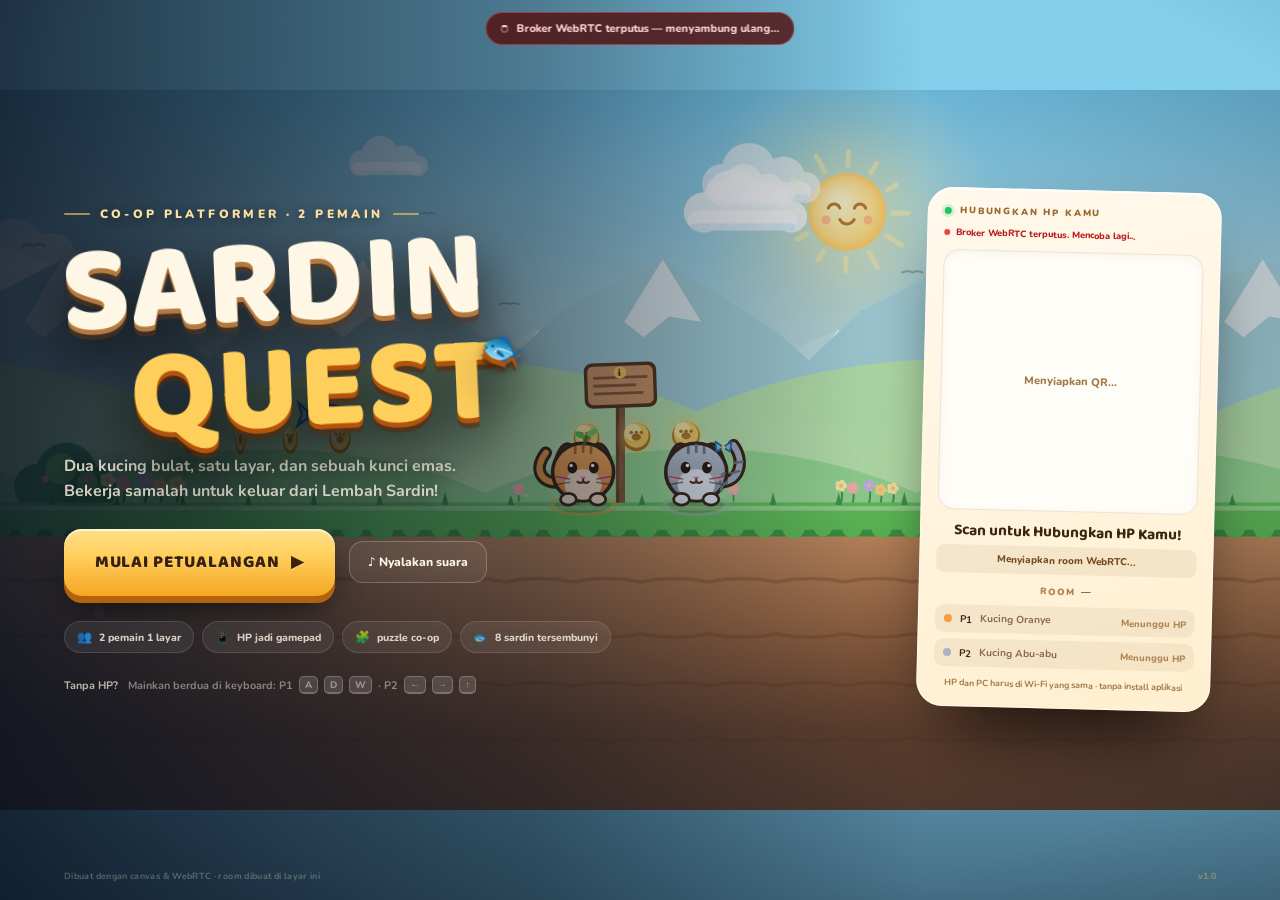
==== commit 7fd0e292: "tv optimize" ====
--- a/index.html
+++ b/index.html
@@ -56,6 +56,7 @@
           </div>
           <button class="icon-btn" id="qrBtn" type="button" title="Tampilkan QR koneksi">QR</button>
           <button class="icon-btn" id="muteBtn" type="button" title="Suara (M)">♪</button>
+          <span id="perfBadge" class="perf-badge is-hidden"></span>
         </div>
       </div>
 
--- a/styles/game.css
+++ b/styles/game.css
@@ -108,6 +108,41 @@
 }
 
 /* ================================================================
+   PERFORMANCE MODE (TV / low-end browser)
+   ================================================================ */
+html.low-fx .grain,
+html.low-fx .vignette {
+  display: none !important;
+}
+html.low-fx .stat,
+html.low-fx .player-chip,
+html.low-fx .icon-btn,
+html.low-fx .hint,
+html.low-fx .objective {
+  backdrop-filter: none !important;
+  -webkit-backdrop-filter: none !important;
+}
+html.low-fx .connect-card,
+html.low-fx .qr-panel,
+html.low-fx .overlay-card,
+html.low-fx .win-card {
+  box-shadow: 0 12px 34px -14px rgba(0, 0, 0, 0.8) !important;
+  animation: none !important;
+}
+html.low-fx .connect-card {
+  transform: none !important;
+}
+html.low-fx .key,
+html.low-fx .jump,
+html.low-fx .primary {
+  filter: none !important;
+}
+html.low-fx .title {
+  background:
+    linear-gradient(90deg, rgba(7, 16, 31, 0.86) 0%, rgba(7, 16, 31, 0.5) 45%, rgba(7, 16, 31, 0.06) 75%);
+}
+
+/* ================================================================
    HUD
    ================================================================ */
 .hud {
@@ -245,6 +280,19 @@
 .icon-btn:hover { background: rgba(255, 255, 255, 0.14); transform: translateY(-1px); }
 .icon-btn:active { transform: translateY(1px); }
 .icon-btn.muted { color: rgba(255, 255, 255, 0.35); }
+
+.perf-badge {
+  font-family: ui-monospace, Consolas, monospace;
+  font-size: clamp(8px, 0.72vw, 10px);
+  font-weight: 700;
+  letter-spacing: 0.02em;
+  color: #bbf7d0;
+  background: rgba(5, 12, 24, 0.8);
+  border: 1px solid rgba(187, 247, 208, 0.25);
+  border-radius: 7px;
+  padding: 4px 7px;
+  white-space: nowrap;
+}
 
 .hint {
   align-self: center;
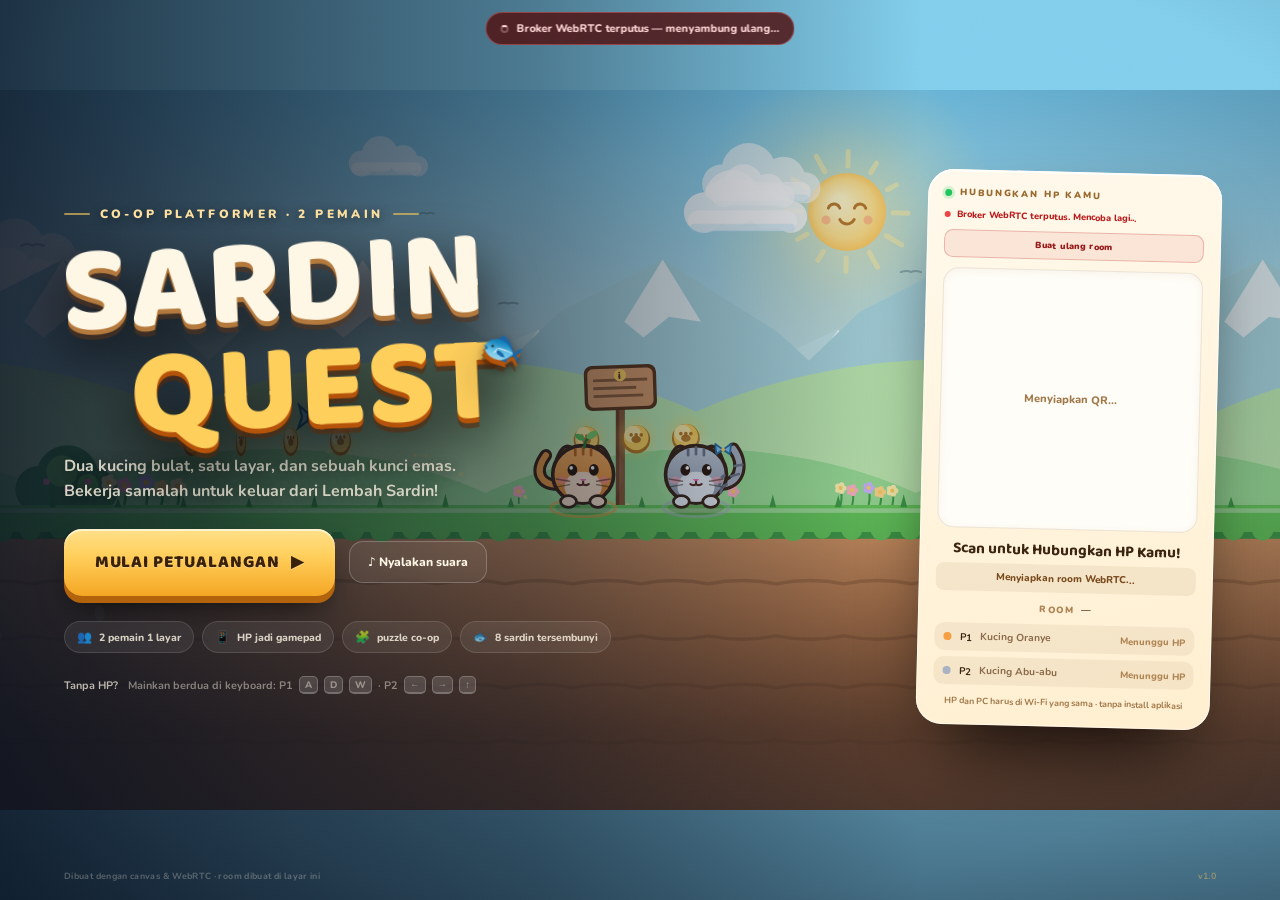
==== commit c0b47453: "fixing controller" ====
--- a/index.html
+++ b/index.html
@@ -94,6 +94,7 @@
       <aside class="connect-card" id="connectCard">
         <div class="card-top"><span class="live-dot"></span> HUBUNGKAN HP KAMU</div>
         <p class="room-status wait" id="roomStatus">Menyiapkan room WebRTC...</p>
+        <button id="roomRetryBtn" class="room-retry" type="button" hidden>Buat ulang room</button>
         <div class="qr-wrap"><div id="qrCanvas" class="qr-canvas"><div class="qr-loading">Menyiapkan QR...</div></div></div>
         <h2>Scan untuk Hubungkan HP Kamu!</h2>
         <p class="qr-url" id="controllerUrl">Menyiapkan room WebRTC...</p>
@@ -113,6 +114,7 @@
           </div>
         </div>
         <p class="fine">HP dan PC harus di Wi-Fi yang sama · tanpa install aplikasi</p>
+        <p class="fine" id="localhostNotice" style="display:none; color:#fde047; margin-top:5px; font-weight:700;">💡 <b>Desktop Localhost:</b> Buka game pakai IP LAN PC (contoh: 192.168.x.x) agar QR dapat diakses HP.</p>
       </aside>
 
       <div class="title-footer">
--- a/styles/game.css
+++ b/styles/game.css
@@ -582,6 +582,21 @@
   font-size: 1.04em;
 }
 .room-code-line.small { margin: 4px 0 8px; font-size: 8px; }
+
+.room-retry {
+  display: block;
+  margin: -2px 0 10px;
+  padding: 7px 12px;
+  border-radius: 9px;
+  border: 1px solid rgba(185, 28, 28, 0.25);
+  background: rgba(185, 28, 28, 0.08);
+  color: #991b1b;
+  font-size: 9px;
+  font-weight: 900;
+  letter-spacing: 0.04em;
+  width: 100%;
+}
+.room-retry:hover { background: rgba(185, 28, 28, 0.14); }
 
 .qr-wrap {
   background: #fffdf7;
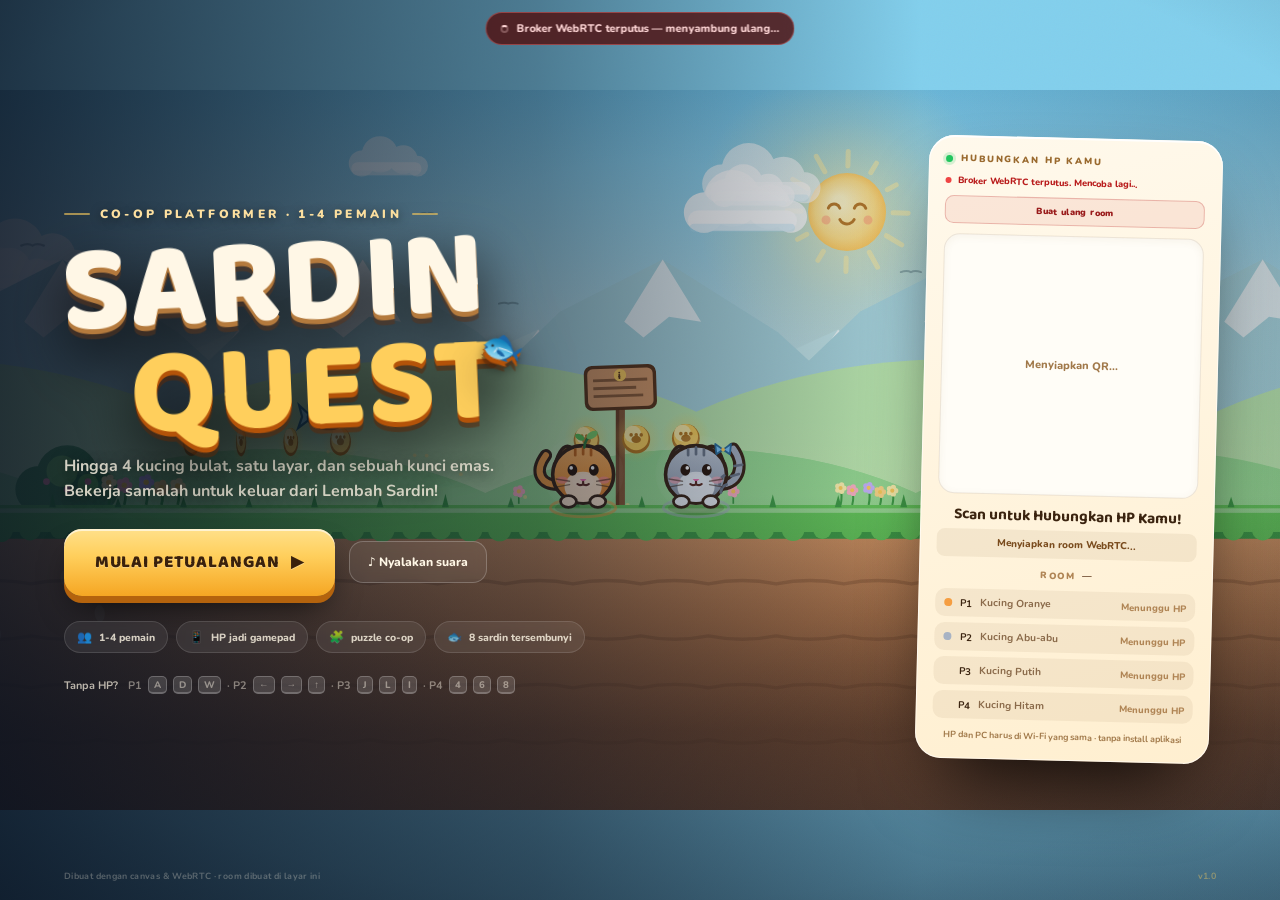
==== commit c25ac0d1: "fixing player max" ====
--- a/index.html
+++ b/index.html
@@ -54,6 +54,16 @@
             <span class="chip-name">P2</span>
             <span class="chip-state" id="chipP2State">Keyboard</span>
           </div>
+          <div class="player-chip" id="chipP3">
+            <span class="chip-dot"></span>
+            <span class="chip-name">P3</span>
+            <span class="chip-state" id="chipP3State">Keyboard</span>
+          </div>
+          <div class="player-chip" id="chipP4">
+            <span class="chip-dot"></span>
+            <span class="chip-name">P4</span>
+            <span class="chip-state" id="chipP4State">Keyboard</span>
+          </div>
           <button class="icon-btn" id="qrBtn" type="button" title="Tampilkan QR koneksi">QR</button>
           <button class="icon-btn" id="muteBtn" type="button" title="Suara (M)">♪</button>
           <span id="perfBadge" class="perf-badge is-hidden"></span>
@@ -61,15 +71,15 @@
       </div>
 
       <div class="hint" id="hint"><span id="hintText"></span></div>
-      <div class="keys-tip">P1 <b>A</b> <b>D</b> <b>W</b> · P2 <b>←</b> <b>→</b> <b>↑</b> · <b>R</b> ulang · <b>Esc</b> jeda · <b>M</b> suara</div>
+      <div class="keys-tip">P1 <b>A D W</b> · P2 <b>← → ↑</b> · P3 <b>J L I</b> · P4 <b>4 6 8</b> · <b>R</b> ulang · <b>Esc</b> jeda · <b>M</b> suara</div>
     </section>
 
     <!-- ================= TITLE ================= -->
     <section id="titleScreen" class="screen title">
       <div class="title-copy">
-        <div class="eyebrow"><span></span> CO-OP PLATFORMER · 2 PEMAIN <span></span></div>
+        <div class="eyebrow"><span></span> CO-OP PLATFORMER · 1-4 PEMAIN <span></span></div>
         <h1 class="logo"><span class="logo-sardin">SARDIN</span><span class="logo-quest">QUEST</span></h1>
-        <p class="tagline">Dua kucing bulat, satu layar, dan sebuah kunci emas.<br />Bekerja samalah untuk keluar dari Lembah Sardin!</p>
+        <p class="tagline">Hingga 4 kucing bulat, satu layar, dan sebuah kunci emas.<br />Bekerja samalah untuk keluar dari Lembah Sardin!</p>
 
         <div class="start-row">
           <button id="startBtn" class="primary" type="button">
@@ -80,14 +90,14 @@
         </div>
 
         <div class="feature-chips">
-          <span class="chip"><i>👥</i> 2 pemain 1 layar</span>
+          <span class="chip"><i>👥</i> 1-4 pemain</span>
           <span class="chip"><i>📱</i> HP jadi gamepad</span>
           <span class="chip"><i>🧩</i> puzzle co-op</span>
           <span class="chip"><i>🐟</i> 8 sardin tersembunyi</span>
         </div>
 
         <div class="keyboard-note">
-          <b>Tanpa HP?</b> Mainkan berdua di keyboard: P1 <kbd>A</kbd><kbd>D</kbd><kbd>W</kbd> · P2 <kbd>←</kbd><kbd>→</kbd><kbd>↑</kbd>
+          <b>Tanpa HP?</b> P1 <kbd>A</kbd><kbd>D</kbd><kbd>W</kbd> · P2 <kbd>←</kbd><kbd>→</kbd><kbd>↑</kbd> · P3 <kbd>J</kbd><kbd>L</kbd><kbd>I</kbd> · P4 <kbd>4</kbd><kbd>6</kbd><kbd>8</kbd>
         </div>
       </div>
 
@@ -112,6 +122,18 @@
             <span class="slot-name">Kucing Abu-abu</span>
             <em class="slot-state">Menunggu HP</em>
           </div>
+          <div class="slot-row" id="slot3">
+            <span class="slot-dot p3"></span>
+            <b>P3</b>
+            <span class="slot-name">Kucing Putih</span>
+            <em class="slot-state">Menunggu HP</em>
+          </div>
+          <div class="slot-row" id="slot4">
+            <span class="slot-dot p4"></span>
+            <b>P4</b>
+            <span class="slot-name">Kucing Hitam</span>
+            <em class="slot-state">Menunggu HP</em>
+          </div>
         </div>
         <p class="fine">HP dan PC harus di Wi-Fi yang sama · tanpa install aplikasi</p>
         <p class="fine" id="localhostNotice" style="display:none; color:#fde047; margin-top:5px; font-weight:700;">💡 <b>Desktop Localhost:</b> Buka game pakai IP LAN PC (contoh: 192.168.x.x) agar QR dapat diakses HP.</p>
@@ -133,6 +155,8 @@
       <div class="slot-list compact">
         <div class="slot-row" id="panelSlot1"><span class="slot-dot p1"></span><b>P1</b><em class="slot-state">Menunggu</em></div>
         <div class="slot-row" id="panelSlot2"><span class="slot-dot p2"></span><b>P2</b><em class="slot-state">Menunggu</em></div>
+        <div class="slot-row" id="panelSlot3"><span class="slot-dot p3"></span><b>P3</b><em class="slot-state">Menunggu</em></div>
+        <div class="slot-row" id="panelSlot4"><span class="slot-dot p4"></span><b>P4</b><em class="slot-state">Menunggu</em></div>
       </div>
     </aside>
 
--- a/styles/game.css
+++ b/styles/game.css
@@ -249,6 +249,8 @@
 }
 #chipP1 .chip-dot { background: var(--orange); box-shadow: 0 0 0 3px rgba(245, 158, 66, 0.18); }
 #chipP2 .chip-dot { background: var(--grey); box-shadow: 0 0 0 3px rgba(168, 179, 196, 0.18); }
+#chipP3 .chip-dot { background: #f1f5f9; box-shadow: 0 0 0 3px rgba(241, 245, 249, 0.18); }
+#chipP4 .chip-dot { background: #334155; box-shadow: 0 0 0 3px rgba(51, 65, 85, 0.18); }
 .player-chip .chip-state {
   color: rgba(255, 247, 230, 0.45);
   font-weight: 700;
